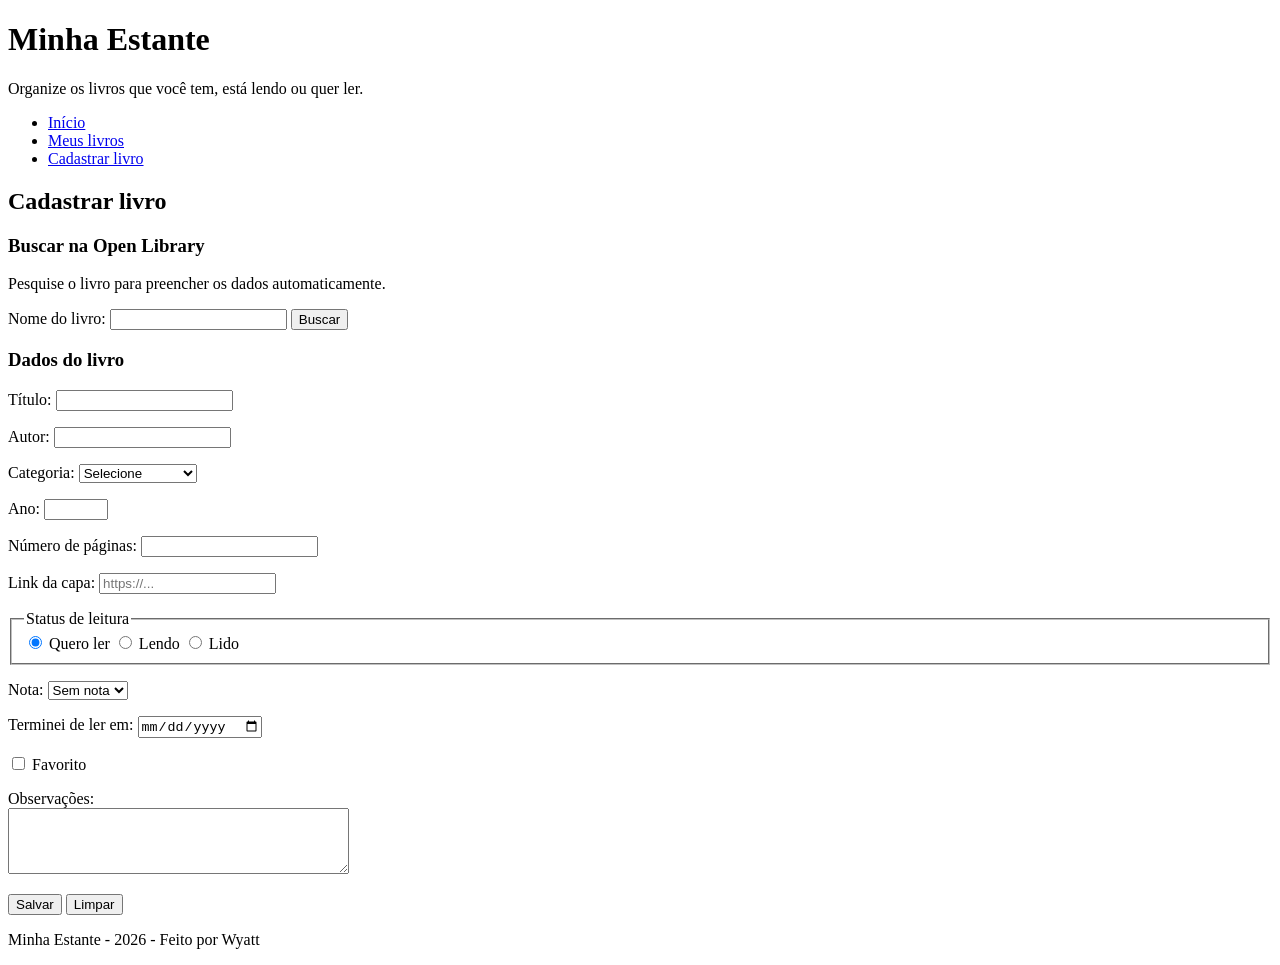
==== pages/cadastro.html @ aa9c427b "feat: adiciona formulário de cadastro de livro" ====
<!DOCTYPE html>
<html lang="pt-BR">
<head>
  <meta charset="UTF-8">
  <meta name="viewport" content="width=device-width, initial-scale=1.0">
  <title>Cadastrar livro - Minha Estante</title>
  <link rel="stylesheet" href="../assets/css/style.css">
</head>
<body>
  <header>
    <h1>Minha Estante</h1>
    <p>Organize os livros que você tem, está lendo ou quer ler.</p>
    <nav>
      <ul>
        <li><a href="../index.html">Início</a></li>
        <li><a href="livros.html">Meus livros</a></li>
        <li><a href="cadastro.html">Cadastrar livro</a></li>
      </ul>
    </nav>
  </header>

  <main>
    <h2>Cadastrar livro</h2>

    <!-- Busca na API (vai funcionar na Etapa 3) -->
    <section>
      <h3>Buscar na Open Library</h3>
      <p>Pesquise o livro para preencher os dados automaticamente.</p>
      <form>
        <label for="busca-api">Nome do livro:</label>
        <input type="search" id="busca-api" name="busca-api">
        <button type="submit">Buscar</button>
      </form>
    </section>

    <!-- Formulário de cadastro -->
    <section>
      <h3>Dados do livro</h3>
      <form>
        <p>
          <label for="titulo">Título:</label>
          <input type="text" id="titulo" name="titulo" required>
        </p>

        <p>
          <label for="autor">Autor:</label>
          <input type="text" id="autor" name="autor" required>
        </p>

        <p>
          <label for="categoria">Categoria:</label>
          <select id="categoria" name="categoria" required>
            <option value="">Selecione</option>
            <option value="romance">Romance</option>
            <option value="fantasia">Fantasia</option>
            <option value="ficcao-cientifica">Ficção científica</option>
            <option value="distopia">Distopia</option>
            <option value="historia">História</option>
            <option value="outros">Outros</option>
          </select>
        </p>

        <p>
          <label for="ano">Ano:</label>
          <input type="number" id="ano" name="ano" min="1000" max="2026">
        </p>

        <p>
          <label for="paginas">Número de páginas:</label>
          <input type="number" id="paginas" name="paginas" min="1">
        </p>

        <p>
          <label for="capa">Link da capa:</label>
          <input type="url" id="capa" name="capa" placeholder="https://...">
        </p>

        <fieldset>
          <legend>Status de leitura</legend>
          <input type="radio" id="quero-ler" name="status" value="quero-ler" checked>
          <label for="quero-ler">Quero ler</label>
          <input type="radio" id="lendo" name="status" value="lendo">
          <label for="lendo">Lendo</label>
          <input type="radio" id="lido" name="status" value="lido">
          <label for="lido">Lido</label>
        </fieldset>

        <p>
          <label for="nota">Nota:</label>
          <select id="nota" name="nota">
            <option value="">Sem nota</option>
            <option value="1">1</option>
            <option value="2">2</option>
            <option value="3">3</option>
            <option value="4">4</option>
            <option value="5">5</option>
          </select>
        </p>

        <p>
          <label for="data">Terminei de ler em:</label>
          <input type="date" id="data" name="data">
        </p>

        <p>
          <input type="checkbox" id="favorito" name="favorito">
          <label for="favorito">Favorito</label>
        </p>

        <p>
          <label for="observacoes">Observações:</label><br>
          <textarea id="observacoes" name="observacoes" rows="4" cols="40"></textarea>
        </p>

        <button type="submit">Salvar</button>
        <button type="reset">Limpar</button>
      </form>
    </section>
  </main>

  <footer>
    <p>Minha Estante - 2026 - Feito por Wyatt</p>
  </footer>
</body>
</html>
---- assets/css/style.css ----
/* Estilos do site - serão feitos na Etapa 2 */
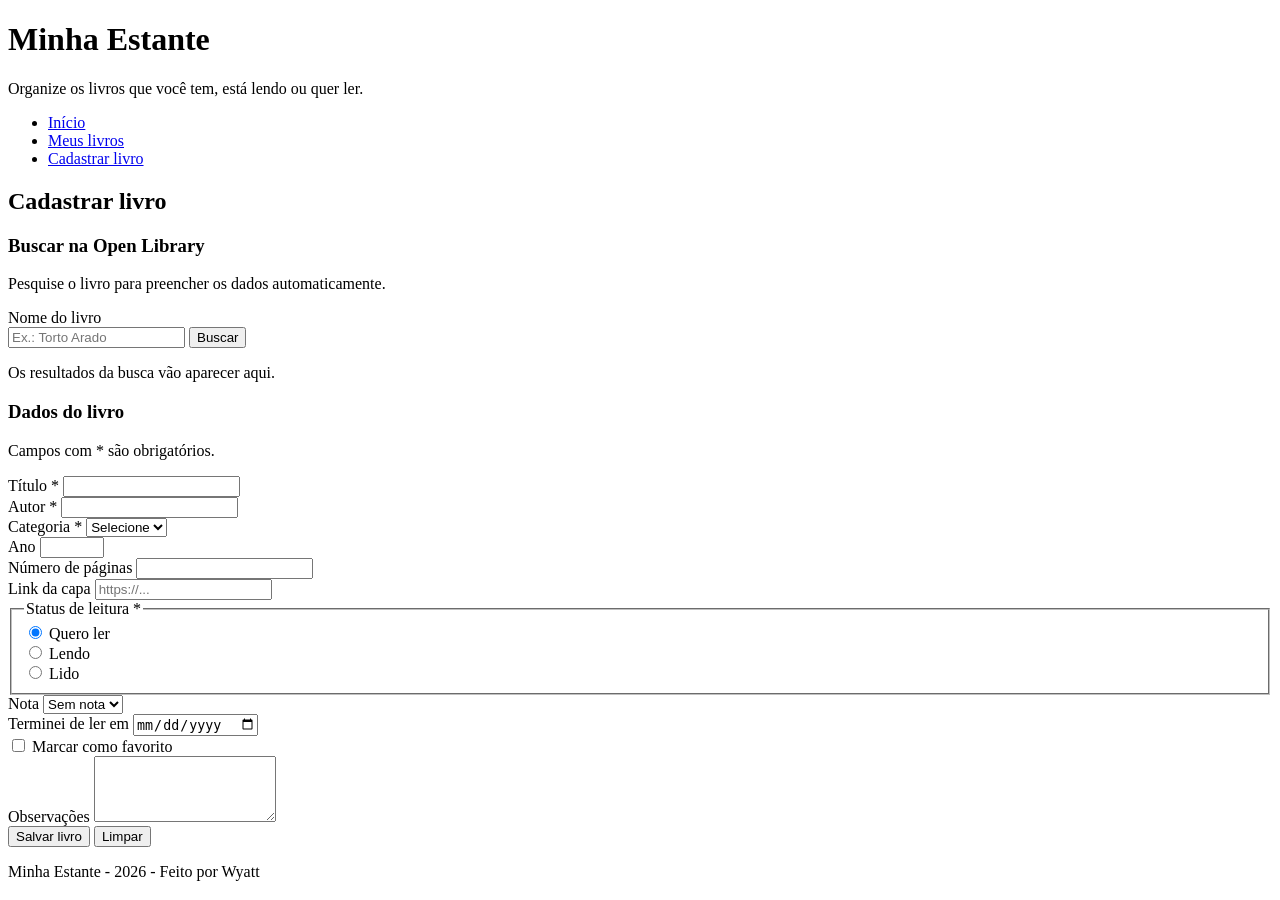
==== commit 4f7dc198: "refactor: organiza o HTML com classes e atualiza os livros de exemplo" ====
--- a/pages/cadastro.html
+++ b/pages/cadastro.html
@@ -7,86 +7,105 @@
   <link rel="stylesheet" href="../assets/css/style.css">
 </head>
 <body>
-  <header>
-    <h1>Minha Estante</h1>
-    <p>Organize os livros que você tem, está lendo ou quer ler.</p>
-    <nav>
-      <ul>
-        <li><a href="../index.html">Início</a></li>
-        <li><a href="livros.html">Meus livros</a></li>
-        <li><a href="cadastro.html">Cadastrar livro</a></li>
-      </ul>
-    </nav>
+  <header class="cabecalho">
+    <div class="cabecalho-conteudo">
+      <div class="logo">
+        <h1>Minha Estante</h1>
+        <p>Organize os livros que você tem, está lendo ou quer ler.</p>
+      </div>
+      <nav class="menu">
+        <ul>
+          <li><a href="../index.html">Início</a></li>
+          <li><a href="livros.html">Meus livros</a></li>
+          <li><a href="cadastro.html" class="ativo">Cadastrar livro</a></li>
+        </ul>
+      </nav>
+    </div>
   </header>
 
-  <main>
+  <main class="container">
     <h2>Cadastrar livro</h2>
 
     <!-- Busca na API (vai funcionar na Etapa 3) -->
-    <section>
+    <section class="caixa">
       <h3>Buscar na Open Library</h3>
       <p>Pesquise o livro para preencher os dados automaticamente.</p>
-      <form>
-        <label for="busca-api">Nome do livro:</label>
-        <input type="search" id="busca-api" name="busca-api">
-        <button type="submit">Buscar</button>
+      <form class="form-busca">
+        <label for="busca-api">Nome do livro</label>
+        <div class="linha-busca">
+          <input type="search" id="busca-api" name="busca-api" placeholder="Ex.: Torto Arado">
+          <button type="submit" class="botao">Buscar</button>
+        </div>
       </form>
+      <p class="mensagem info">Os resultados da busca vão aparecer aqui.</p>
     </section>
 
     <!-- Formulário de cadastro -->
-    <section>
+    <section class="caixa">
       <h3>Dados do livro</h3>
-      <form>
-        <p>
-          <label for="titulo">Título:</label>
+      <p class="aviso-obrigatorio">Campos com * são obrigatórios.</p>
+
+      <form class="formulario">
+        <div class="campo">
+          <label for="titulo">Título *</label>
           <input type="text" id="titulo" name="titulo" required>
-        </p>
+        </div>
 
-        <p>
-          <label for="autor">Autor:</label>
+        <div class="campo">
+          <label for="autor">Autor *</label>
           <input type="text" id="autor" name="autor" required>
-        </p>
+        </div>
 
-        <p>
-          <label for="categoria">Categoria:</label>
+        <div class="campo">
+          <label for="categoria">Categoria *</label>
           <select id="categoria" name="categoria" required>
             <option value="">Selecione</option>
             <option value="romance">Romance</option>
+            <option value="contos">Contos</option>
+            <option value="ensaio">Ensaio</option>
+            <option value="poesia">Poesia</option>
+            <option value="biografia">Biografia</option>
+            <option value="historia">História</option>
             <option value="fantasia">Fantasia</option>
-            <option value="ficcao-cientifica">Ficção científica</option>
-            <option value="distopia">Distopia</option>
-            <option value="historia">História</option>
             <option value="outros">Outros</option>
           </select>
-        </p>
+        </div>
 
-        <p>
-          <label for="ano">Ano:</label>
+        <div class="campo">
+          <label for="ano">Ano</label>
           <input type="number" id="ano" name="ano" min="1000" max="2026">
-        </p>
+        </div>
 
-        <p>
-          <label for="paginas">Número de páginas:</label>
+        <div class="campo">
+          <label for="paginas">Número de páginas</label>
           <input type="number" id="paginas" name="paginas" min="1">
-        </p>
+        </div>
 
-        <p>
-          <label for="capa">Link da capa:</label>
+        <div class="campo">
+          <label for="capa">Link da capa</label>
           <input type="url" id="capa" name="capa" placeholder="https://...">
-        </p>
+        </div>
 
-        <fieldset>
-          <legend>Status de leitura</legend>
-          <input type="radio" id="quero-ler" name="status" value="quero-ler" checked>
-          <label for="quero-ler">Quero ler</label>
-          <input type="radio" id="lendo" name="status" value="lendo">
-          <label for="lendo">Lendo</label>
-          <input type="radio" id="lido" name="status" value="lido">
-          <label for="lido">Lido</label>
+        <fieldset class="campo-inteiro">
+          <legend>Status de leitura *</legend>
+          <div class="opcoes">
+            <div class="opcao">
+              <input type="radio" id="quero-ler" name="status" value="quero-ler" checked>
+              <label for="quero-ler">Quero ler</label>
+            </div>
+            <div class="opcao">
+              <input type="radio" id="lendo" name="status" value="lendo">
+              <label for="lendo">Lendo</label>
+            </div>
+            <div class="opcao">
+              <input type="radio" id="lido" name="status" value="lido">
+              <label for="lido">Lido</label>
+            </div>
+          </div>
         </fieldset>
 
-        <p>
-          <label for="nota">Nota:</label>
+        <div class="campo">
+          <label for="nota">Nota</label>
           <select id="nota" name="nota">
             <option value="">Sem nota</option>
             <option value="1">1</option>
@@ -95,30 +114,32 @@
             <option value="4">4</option>
             <option value="5">5</option>
           </select>
-        </p>
+        </div>
 
-        <p>
-          <label for="data">Terminei de ler em:</label>
+        <div class="campo">
+          <label for="data">Terminei de ler em</label>
           <input type="date" id="data" name="data">
-        </p>
+        </div>
 
-        <p>
+        <div class="opcao campo-inteiro">
           <input type="checkbox" id="favorito" name="favorito">
-          <label for="favorito">Favorito</label>
-        </p>
+          <label for="favorito">Marcar como favorito</label>
+        </div>
 
-        <p>
-          <label for="observacoes">Observações:</label><br>
-          <textarea id="observacoes" name="observacoes" rows="4" cols="40"></textarea>
-        </p>
+        <div class="campo campo-inteiro">
+          <label for="observacoes">Observações</label>
+          <textarea id="observacoes" name="observacoes" rows="4"></textarea>
+        </div>
 
-        <button type="submit">Salvar</button>
-        <button type="reset">Limpar</button>
+        <div class="botoes campo-inteiro">
+          <button type="submit" class="botao">Salvar livro</button>
+          <button type="reset" class="botao botao-secundario">Limpar</button>
+        </div>
       </form>
     </section>
   </main>
 
-  <footer>
+  <footer class="rodape">
     <p>Minha Estante - 2026 - Feito por Wyatt</p>
   </footer>
 </body>
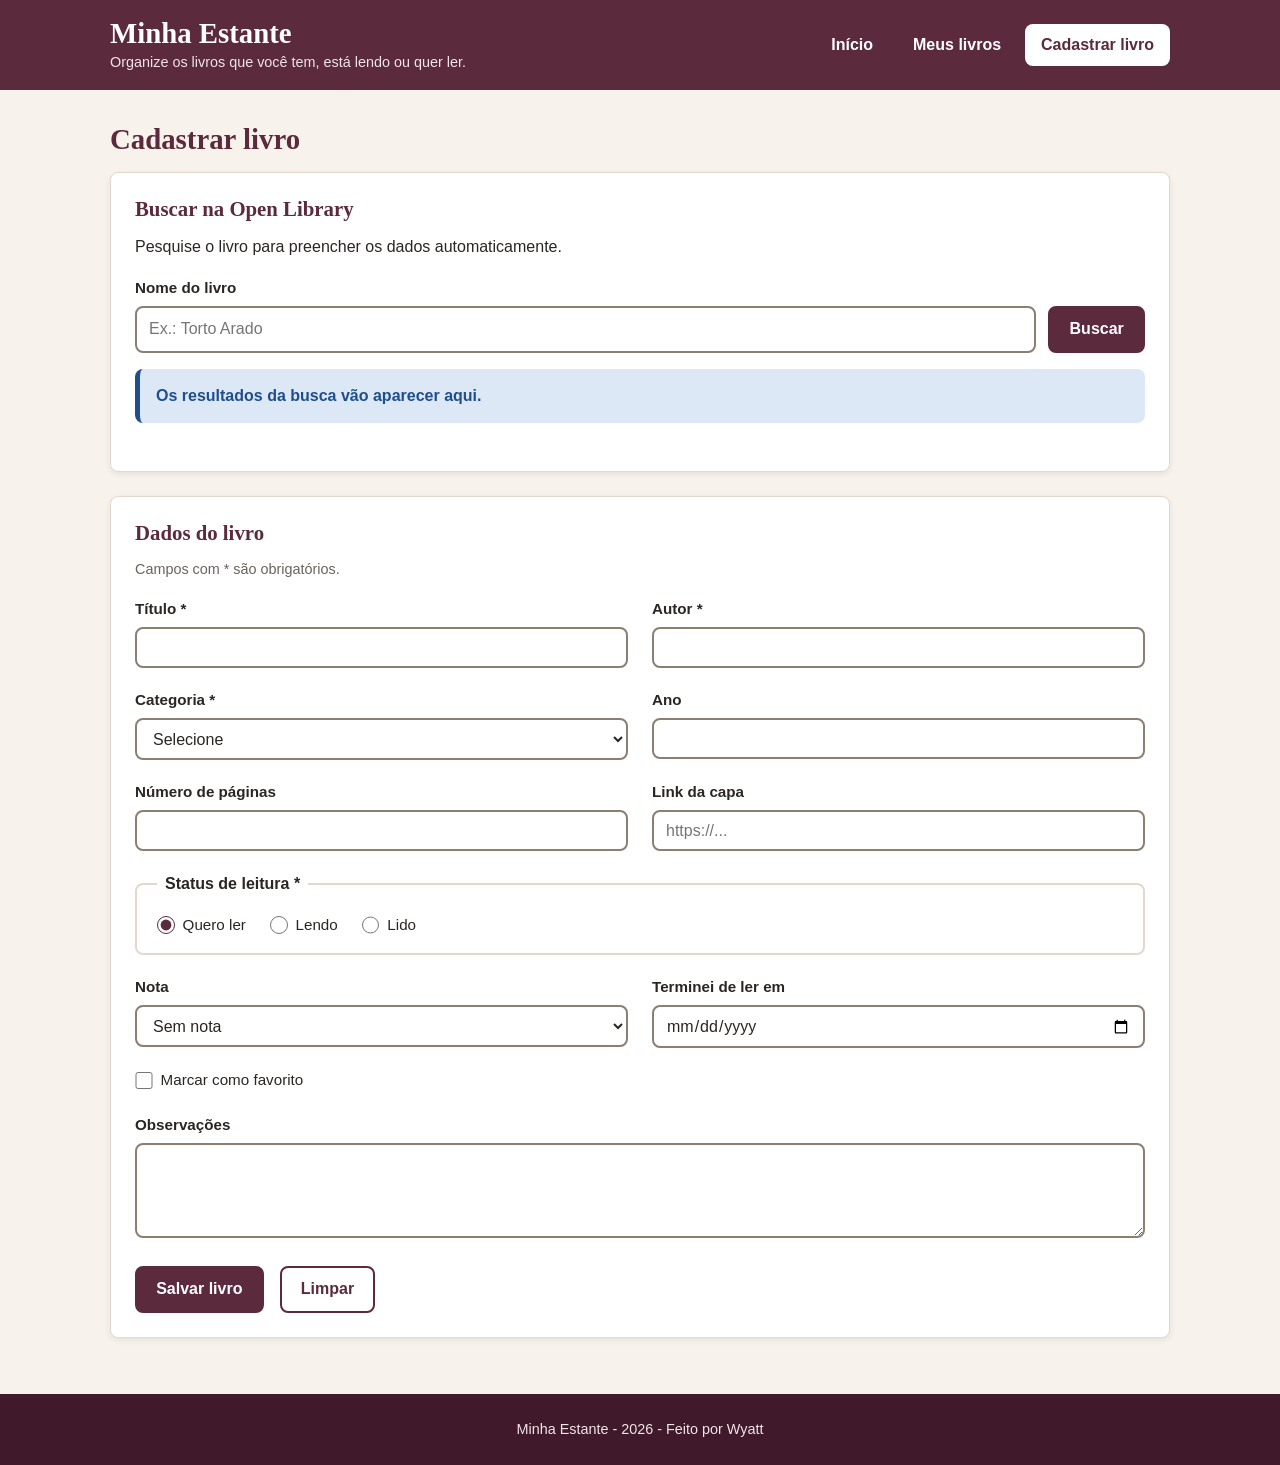
==== commit 446df93c: "feat: cria dados iniciais e funções do localStorage" ====
--- a/pages/cadastro.html
+++ b/pages/cadastro.html
@@ -142,5 +142,6 @@
   <footer class="rodape">
     <p>Minha Estante - 2026 - Feito por Wyatt</p>
   </footer>
+  <script src="../assets/js/script.js"></script>
 </body>
 </html>
--- a/assets/css/style.css
+++ b/assets/css/style.css
@@ -1 +1,839 @@
-/* Estilos do site - serão feitos na Etapa 2 */
+/* =====================================================
+   MINHA ESTANTE - Folha de estilos
+   ===================================================== */
+
+/* =====================================================
+   1. IDENTIDADE VISUAL
+   Cores, fontes e estilos básicos usados no site todo
+   ===================================================== */
+
+/* Variáveis com as cores do site */
+:root {
+  --cor-principal: #5b2a3c;        /* vinho */
+  --cor-principal-escura: #40192a;
+  --cor-principal-clara: #f3e9ec;
+  --cor-fundo: #f7f3ec;            /* bege claro, cor de papel */
+  --cor-caixa: #ffffff;
+  --cor-texto: #2b2523;
+  --cor-texto-suave: #6b625c;
+  --cor-borda: #e2d9cc;
+  --cor-borda-campo: #8c7e70;
+  --cor-perigo: #b3261e;           /* vermelho do botão excluir */
+  --raio: 8px;
+  --sombra: 0 2px 6px rgba(0, 0, 0, 0.08);
+}
+
+/* Zera margens e faz o padding/borda contarem dentro da largura */
+* {
+  margin: 0;
+  padding: 0;
+  box-sizing: border-box;
+}
+
+body {
+  font-family: "Segoe UI", Arial, sans-serif;
+  font-size: 1rem;
+  line-height: 1.6;
+  color: var(--cor-texto);
+  background-color: var(--cor-fundo);
+
+  /* Flexbox em coluna para o rodapé ficar sempre no fim da página */
+  display: flex;
+  flex-direction: column;
+  min-height: 100vh;
+}
+
+/* O conteúdo principal ocupa o espaço que sobrar */
+main {
+  flex: 1;
+}
+
+h1,
+h2,
+h3 {
+  font-family: Georgia, "Times New Roman", serif;
+  line-height: 1.2;
+  color: var(--cor-principal);
+}
+
+h2 {
+  font-size: 1.8rem;
+  margin-bottom: 1rem;
+}
+
+h3 {
+  font-size: 1.3rem;
+  margin-bottom: 0.75rem;
+}
+
+p {
+  margin-bottom: 1rem;
+}
+
+a {
+  color: var(--cor-principal);
+}
+
+a:hover {
+  color: var(--cor-principal-escura);
+}
+
+img {
+  max-width: 100%;
+  height: auto;
+  display: block;
+}
+
+/* Área central com largura máxima */
+.container {
+  width: 100%;
+  max-width: 1100px;
+  margin: 0 auto;
+  padding: 2rem 1.25rem;
+}
+
+main > section {
+  margin-bottom: 2.5rem;
+}
+
+/* =====================================================
+   2. CABEÇALHO, MENU E RODAPÉ
+   ===================================================== */
+
+.cabecalho {
+  background-color: var(--cor-principal);
+  color: #ffffff;
+}
+
+.cabecalho-conteudo {
+  max-width: 1100px;
+  margin: 0 auto;
+  padding: 1rem 1.25rem;
+  display: flex;
+  justify-content: space-between;
+  align-items: center;
+  gap: 1rem;
+}
+
+.logo h1 {
+  color: #ffffff;
+  font-size: 1.8rem;
+}
+
+.logo p {
+  margin: 0;
+  font-size: 0.9rem;
+  color: #f1e4e8;
+}
+
+.menu ul {
+  list-style: none;
+  display: flex;
+  gap: 0.5rem;
+}
+
+.menu a {
+  display: block;
+  padding: 0.5rem 1rem;
+  color: #ffffff;
+  text-decoration: none;
+  font-weight: 600;
+  border-radius: var(--raio);
+  transition: background-color 0.2s;
+}
+
+.menu a:hover {
+  background-color: rgba(255, 255, 255, 0.15);
+  color: #ffffff;
+}
+
+/* Página em que o usuário está */
+.menu a.ativo {
+  background-color: #ffffff;
+  color: var(--cor-principal);
+}
+
+.menu a:focus-visible {
+  outline: 3px solid #ffffff;
+  outline-offset: 2px;
+}
+
+.rodape {
+  background-color: var(--cor-principal-escura);
+  color: #f1e4e8;
+  text-align: center;
+  padding: 1.5rem 1rem;
+}
+
+.rodape p {
+  margin: 0;
+  font-size: 0.9rem;
+}
+
+/* =====================================================
+   3. COMPONENTES: CAIXAS, BOTÕES, CAMPOS E MENSAGENS
+   ===================================================== */
+
+/* Caixa branca usada em várias páginas */
+.caixa {
+  background-color: var(--cor-caixa);
+  border: 1px solid var(--cor-borda);
+  border-radius: var(--raio);
+  padding: 1.5rem;
+  box-shadow: var(--sombra);
+  margin-bottom: 1.5rem;
+}
+
+/* ----- Botões ----- */
+.botao {
+  display: inline-block;
+  padding: 0.6rem 1.2rem;
+  font-family: inherit;
+  font-size: 1rem;
+  font-weight: 600;
+  line-height: 1.5;
+  text-decoration: none;
+  color: #ffffff;
+  background-color: var(--cor-principal);
+  border: 2px solid var(--cor-principal);
+  border-radius: var(--raio);
+  cursor: pointer;
+  transition: background-color 0.2s, transform 0.1s;
+}
+
+.botao:hover {
+  color: #ffffff;
+  background-color: var(--cor-principal-escura);
+  border-color: var(--cor-principal-escura);
+}
+
+/* Efeito de "apertar" ao clicar */
+.botao:active {
+  transform: scale(0.97);
+}
+
+.botao-secundario {
+  color: var(--cor-principal);
+  background-color: transparent;
+}
+
+.botao-secundario:hover {
+  color: var(--cor-principal-escura);
+  background-color: var(--cor-principal-clara);
+}
+
+.botao-perigo {
+  background-color: var(--cor-perigo);
+  border-color: var(--cor-perigo);
+}
+
+.botao-perigo:hover {
+  background-color: #8c1d17;
+  border-color: #8c1d17;
+}
+
+.botao-pequeno {
+  padding: 0.3rem 0.7rem;
+  font-size: 0.85rem;
+}
+
+/* Contorno bem visível quando o elemento recebe foco pelo teclado (Tab) */
+a:focus-visible,
+button:focus-visible,
+input:focus-visible,
+select:focus-visible,
+textarea:focus-visible {
+  outline: 3px solid var(--cor-principal);
+  outline-offset: 2px;
+}
+
+/* ----- Campos de formulário ----- */
+.campo {
+  display: flex;
+  flex-direction: column;
+  gap: 0.35rem;
+}
+
+label {
+  font-weight: 600;
+  font-size: 0.95rem;
+}
+
+input[type="text"],
+input[type="search"],
+input[type="number"],
+input[type="url"],
+input[type="date"],
+select,
+textarea {
+  width: 100%;
+  padding: 0.6rem 0.75rem;
+  font-family: inherit;
+  font-size: 1rem;
+  color: var(--cor-texto);
+  background-color: #ffffff;
+  border: 2px solid var(--cor-borda-campo);
+  border-radius: var(--raio);
+  transition: border-color 0.2s;
+}
+
+input:hover,
+select:hover,
+textarea:hover {
+  border-color: var(--cor-principal);
+}
+
+input:focus,
+select:focus,
+textarea:focus {
+  border-color: var(--cor-principal);
+  background-color: #fffdf9;
+}
+
+/* Campo com valor inválido (ex.: obrigatório vazio) fica vermelho enquanto está em foco */
+input:focus:invalid,
+select:focus:invalid {
+  border-color: var(--cor-perigo);
+}
+
+textarea {
+  resize: vertical;
+}
+
+input[type="radio"],
+input[type="checkbox"] {
+  width: 1.1rem;
+  height: 1.1rem;
+  accent-color: var(--cor-principal);
+  cursor: pointer;
+}
+
+/* ----- Etiquetas de status ----- */
+.status {
+  display: inline-block;
+  padding: 0.15rem 0.7rem;
+  font-size: 0.8rem;
+  font-weight: 700;
+  border-radius: 999px;
+  white-space: nowrap;
+}
+
+.status.lido {
+  background-color: #dff0e3;
+  color: #1e5e33;
+}
+
+.status.lendo {
+  background-color: #dde8f6;
+  color: #1f4e8c;
+}
+
+.status.quero-ler {
+  background-color: #fbeccf;
+  color: #7a4f00;
+}
+
+/* ----- Mensagens para o usuário ----- */
+.mensagem {
+  padding: 0.9rem 1rem;
+  margin-bottom: 1.5rem;
+  border-left: 5px solid;
+  border-radius: var(--raio);
+  font-weight: 600;
+}
+
+.mensagem.sucesso {
+  background-color: #dff0e3;
+  color: #1e5e33;
+  border-color: #2e7d46;
+}
+
+.mensagem.info {
+  background-color: #dde8f6;
+  color: #1f4e8c;
+  border-color: #1f4e8c;
+}
+
+.mensagem.erro {
+  background-color: #fbe3e1;
+  color: #8c1d17;
+  border-color: var(--cor-perigo);
+}
+
+/* =====================================================
+   4. PÁGINA INICIAL
+   ===================================================== */
+
+.boas-vindas {
+  border-left: 6px solid var(--cor-principal);
+}
+
+.boas-vindas p {
+  font-size: 1.1rem;
+  max-width: 60ch;
+}
+
+/* Cartões dos livros "Lendo agora": o grid cria quantas colunas couberem */
+.grade-cartoes {
+  display: grid;
+  grid-template-columns: repeat(auto-fill, minmax(280px, 1fr));
+  gap: 1.25rem;
+}
+
+.cartao-livro {
+  display: flex;
+  gap: 1rem;
+  padding: 1rem;
+  background-color: var(--cor-caixa);
+  border: 1px solid var(--cor-borda);
+  border-radius: var(--raio);
+  box-shadow: var(--sombra);
+  transition: transform 0.2s, box-shadow 0.2s;
+}
+
+.cartao-livro:hover {
+  transform: translateY(-4px);
+  box-shadow: 0 6px 14px rgba(0, 0, 0, 0.12);
+}
+
+.cartao-livro img {
+  width: 90px;
+  border-radius: 4px;
+}
+
+.cartao-livro div {
+  display: flex;
+  flex-direction: column;
+  align-items: flex-start;
+  gap: 0.4rem;
+}
+
+.cartao-livro h3 {
+  margin: 0;
+  font-size: 1.15rem;
+}
+
+.cartao-livro p {
+  margin: 0;
+  color: var(--cor-texto-suave);
+}
+
+.cartao-livro a {
+  margin-top: auto;
+  font-weight: 600;
+}
+
+/* Números da estante: 4 colunas iguais */
+.numeros {
+  list-style: none;
+  display: grid;
+  grid-template-columns: repeat(4, 1fr);
+  gap: 1rem;
+  margin-bottom: 1.5rem;
+}
+
+.numeros li {
+  padding: 1rem;
+  text-align: center;
+  color: var(--cor-texto-suave);
+  background-color: var(--cor-caixa);
+  border: 1px solid var(--cor-borda);
+  border-radius: var(--raio);
+}
+
+.numeros strong {
+  display: block;
+  font-family: Georgia, "Times New Roman", serif;
+  font-size: 2.2rem;
+  color: var(--cor-principal);
+}
+
+/* Caixa de dica */
+.dica {
+  background-color: var(--cor-principal-clara);
+  border-color: #dcc5cd;
+}
+
+.dica h2,
+.dica h3 {
+  font-size: 1.2rem;
+  margin-bottom: 0.5rem;
+}
+
+.dica p {
+  margin: 0;
+}
+
+/* =====================================================
+   5. LISTA DE LIVROS: PESQUISA, FILTROS E TABELA
+   ===================================================== */
+
+/* Título da página e botão na mesma linha */
+.titulo-pagina {
+  display: flex;
+  justify-content: space-between;
+  align-items: center;
+  flex-wrap: wrap;
+  gap: 1rem;
+  margin-bottom: 1.5rem;
+}
+
+.titulo-pagina h2 {
+  margin: 0;
+}
+
+/* Pesquisa, filtros e ordenação lado a lado */
+.filtros {
+  display: grid;
+  grid-template-columns: 2fr 1fr 1fr 1fr auto;
+  gap: 1rem;
+  align-items: end;
+}
+
+.contador {
+  color: var(--cor-texto-suave);
+  font-size: 0.9rem;
+}
+
+/* Se a tela for pequena, a tabela rola dentro da caixa (e não a página toda) */
+.tabela-container {
+  overflow-x: auto;
+}
+
+.tabela-livros {
+  width: 100%;
+  border-collapse: collapse;
+}
+
+.tabela-livros th {
+  padding: 0.75rem;
+  text-align: left;
+  font-size: 0.85rem;
+  text-transform: uppercase;
+  letter-spacing: 0.03em;
+  color: #ffffff;
+  background-color: var(--cor-principal);
+}
+
+.tabela-livros td {
+  padding: 0.75rem;
+  vertical-align: middle;
+  border-bottom: 1px solid var(--cor-borda);
+}
+
+/* Linhas zebradas */
+.tabela-livros tbody tr:nth-child(even) {
+  background-color: #faf7f2;
+}
+
+.tabela-livros tbody tr:hover {
+  background-color: var(--cor-principal-clara);
+}
+
+.tabela-livros img {
+  width: 50px;
+  border-radius: 4px;
+}
+
+.titulo-livro {
+  font-weight: 700;
+}
+
+/* Botões de ação um do lado do outro */
+.acoes {
+  display: flex;
+  flex-wrap: wrap;
+  gap: 0.5rem;
+}
+
+/* =====================================================
+   6. FORMULÁRIO DE CADASTRO E EDIÇÃO
+   ===================================================== */
+
+/* Busca na Open Library: campo e botão na mesma linha */
+.form-busca {
+  display: flex;
+  flex-direction: column;
+  gap: 0.35rem;
+  margin-bottom: 1rem;
+}
+
+.linha-busca {
+  display: flex;
+  gap: 0.75rem;
+}
+
+.linha-busca input {
+  flex: 1;
+}
+
+.aviso-obrigatorio {
+  font-size: 0.9rem;
+  color: var(--cor-texto-suave);
+}
+
+/* Formulário em 2 colunas */
+.formulario {
+  display: grid;
+  grid-template-columns: 1fr 1fr;
+  gap: 1.25rem 1.5rem;
+}
+
+/* Itens que ocupam a linha inteira */
+.campo-inteiro {
+  grid-column: 1 / -1;
+}
+
+fieldset {
+  padding: 1rem 1.25rem;
+  border: 2px solid var(--cor-borda);
+  border-radius: var(--raio);
+}
+
+legend {
+  padding: 0 0.5rem;
+  font-weight: 600;
+}
+
+/* Opções de rádio e checkbox */
+.opcoes {
+  display: flex;
+  flex-wrap: wrap;
+  gap: 1.5rem;
+}
+
+.opcao {
+  display: flex;
+  align-items: center;
+  gap: 0.5rem;
+}
+
+.opcao label {
+  font-weight: 400;
+  cursor: pointer;
+}
+
+.botoes {
+  display: flex;
+  flex-wrap: wrap;
+  gap: 1rem;
+  padding-top: 0.5rem;
+}
+
+/* =====================================================
+   7. PÁGINA DE DETALHES
+   ===================================================== */
+
+/* Livro à esquerda e caixa "Mais informações" à direita */
+.pagina-detalhes {
+  display: grid;
+  grid-template-columns: 3fr 1fr;
+  gap: 1.5rem;
+  align-items: start;
+}
+
+/* Capa à esquerda e informações à direita */
+.detalhes-livro {
+  display: grid;
+  grid-template-columns: 220px 1fr;
+  gap: 2rem;
+}
+
+.detalhes-livro img {
+  width: 100%;
+  border-radius: var(--raio);
+  box-shadow: 0 4px 12px rgba(0, 0, 0, 0.2);
+}
+
+.detalhes-info h2 {
+  margin-bottom: 0.25rem;
+}
+
+.autor {
+  font-size: 1.15rem;
+  color: var(--cor-texto-suave);
+  margin-bottom: 0.5rem;
+}
+
+.detalhes-info h3 {
+  margin-top: 1.5rem;
+}
+
+/* Informações do livro em 2 colunas */
+.lista-info {
+  list-style: none;
+  display: grid;
+  grid-template-columns: repeat(2, 1fr);
+  gap: 0.75rem;
+}
+
+.lista-info li {
+  padding: 0.6rem 0.8rem;
+  background-color: var(--cor-fundo);
+  border-radius: var(--raio);
+}
+
+.lista-info strong {
+  display: block;
+  font-size: 0.8rem;
+  text-transform: uppercase;
+  letter-spacing: 0.03em;
+  color: var(--cor-texto-suave);
+}
+
+.detalhes-info .acoes {
+  margin-top: 1.5rem;
+}
+
+/* =====================================================
+   8. RESPONSIVIDADE
+   ===================================================== */
+
+/* Tablets e telas médias (até 900px) */
+@media (max-width: 900px) {
+  /* Filtros em 2 colunas, pesquisa na linha inteira */
+  .filtros {
+    grid-template-columns: 1fr 1fr;
+  }
+
+  .campo-pesquisa {
+    grid-column: 1 / -1;
+  }
+
+  /* Caixa "Mais informações" vai para baixo do livro */
+  .pagina-detalhes {
+    grid-template-columns: 1fr;
+  }
+
+  .numeros {
+    grid-template-columns: repeat(2, 1fr);
+  }
+}
+
+/* Celulares (até 600px) */
+@media (max-width: 600px) {
+  h2 {
+    font-size: 1.5rem;
+  }
+
+  .container {
+    padding: 1.25rem 1rem;
+  }
+
+  .caixa {
+    padding: 1rem;
+  }
+
+  /* Cabeçalho: logo em cima e menu embaixo, centralizados */
+  .cabecalho-conteudo {
+    flex-direction: column;
+    text-align: center;
+  }
+
+  .logo h1 {
+    font-size: 1.5rem;
+  }
+
+  .menu ul {
+    flex-wrap: wrap;
+    justify-content: center;
+  }
+
+  .menu a {
+    padding: 0.4rem 0.75rem;
+  }
+
+  /* Tudo em uma coluna só */
+  .filtros,
+  .formulario {
+    grid-template-columns: 1fr;
+  }
+
+  .titulo-pagina {
+    flex-direction: column;
+    align-items: flex-start;
+  }
+
+  .linha-busca {
+    flex-direction: column;
+  }
+
+  /* Capa centralizada em cima das informações */
+  .detalhes-livro {
+    grid-template-columns: 1fr;
+    gap: 1rem;
+  }
+
+  .detalhes-livro img {
+    max-width: 180px;
+    margin: 0 auto;
+  }
+
+  /* Botões principais ocupam a largura toda (mais fáceis de tocar) */
+  .botoes .botao,
+  .detalhes-info .acoes .botao {
+    flex: 1;
+    text-align: center;
+  }
+
+  .cartao-livro img {
+    width: 70px;
+  }
+
+  /* ----- Tabela vira uma lista de cartões no celular ----- */
+  .tabela-livros,
+  .tabela-livros tbody {
+    display: block;
+  }
+
+  /* Esconde o cabeçalho da tabela */
+  .tabela-livros thead {
+    display: none;
+  }
+
+  /* Cada linha vira um cartão: capa à esquerda, dados à direita */
+  .tabela-livros tr {
+    display: grid;
+    grid-template-columns: 70px 1fr;
+    column-gap: 1rem;
+    padding: 1rem 0.5rem;
+    border-bottom: 1px solid var(--cor-borda);
+  }
+
+  .tabela-livros td {
+    display: block;
+    padding: 0.1rem 0;
+    border: none;
+  }
+
+  /* Capa ocupa as 6 primeiras linhas do cartão */
+  .tabela-livros td:first-child {
+    grid-row: 1 / 7;
+  }
+
+  .tabela-livros img {
+    width: 70px;
+  }
+
+  /* Botões de ação na linha inteira, embaixo */
+  .tabela-livros td:last-child {
+    grid-column: 1 / -1;
+    padding-top: 0.75rem;
+  }
+
+  /* Como o cabeçalho sumiu, escreve o nome de alguns dados antes do valor */
+  .tabela-livros td:nth-child(4)::before {
+    content: "Categoria: ";
+    font-weight: 600;
+  }
+
+  .tabela-livros td:nth-child(5)::before {
+    content: "Ano: ";
+    font-weight: 600;
+  }
+
+  .tabela-livros td:nth-child(7)::before {
+    content: "Nota: ";
+    font-weight: 600;
+  }
+}
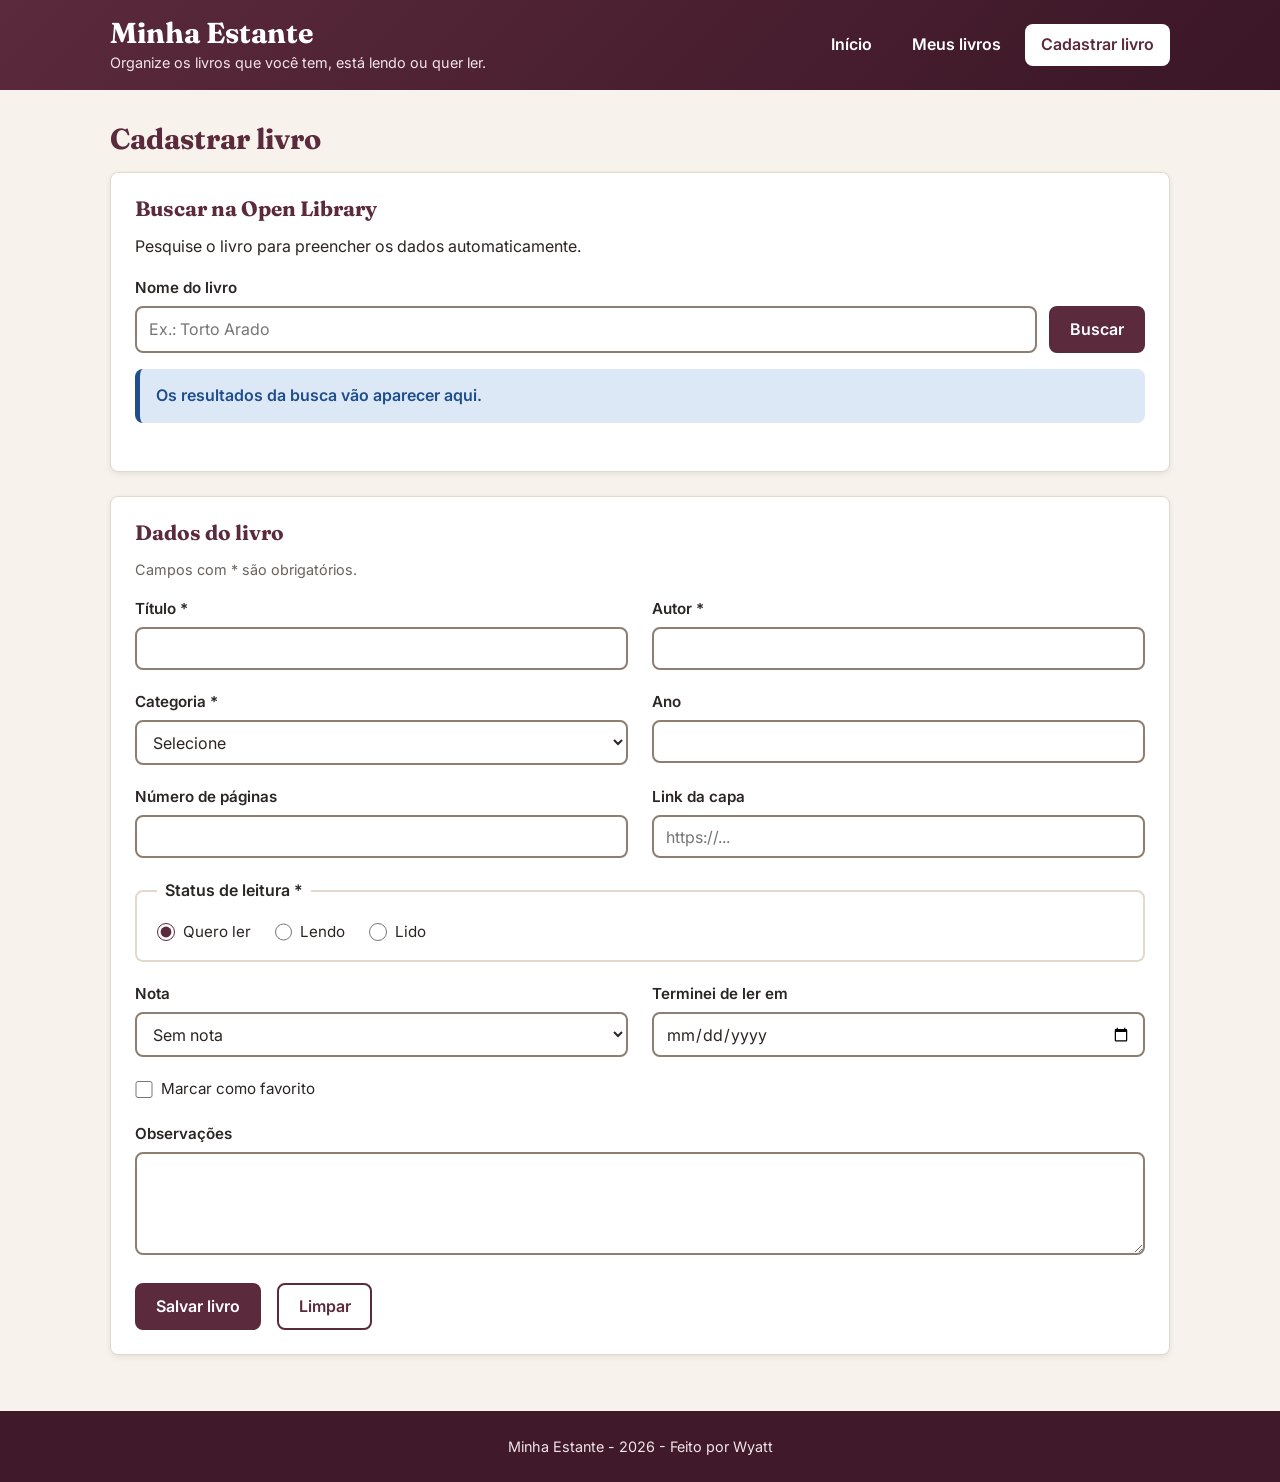
==== commit 5eb5c078: "style: melhora o visual com novas fontes e prateleira de capas" ====
--- a/pages/cadastro.html
+++ b/pages/cadastro.html
@@ -4,6 +4,9 @@
   <meta charset="UTF-8">
   <meta name="viewport" content="width=device-width, initial-scale=1.0">
   <title>Cadastrar livro - Minha Estante</title>
+  <link rel="preconnect" href="https://fonts.googleapis.com">
+  <link rel="preconnect" href="https://fonts.gstatic.com" crossorigin>
+  <link rel="stylesheet" href="https://fonts.googleapis.com/css2?family=Fraunces:opsz,wght@9..144,500;9..144,700&family=Inter:wght@400;600;700&display=swap">
   <link rel="stylesheet" href="../assets/css/style.css">
 </head>
 <body>
@@ -30,14 +33,17 @@
     <section class="caixa">
       <h3>Buscar na Open Library</h3>
       <p>Pesquise o livro para preencher os dados automaticamente.</p>
-      <form class="form-busca">
+      <form id="form-busca" class="form-busca">
         <label for="busca-api">Nome do livro</label>
         <div class="linha-busca">
           <input type="search" id="busca-api" name="busca-api" placeholder="Ex.: Torto Arado">
-          <button type="submit" class="botao">Buscar</button>
+          <button type="submit" class="botao" id="botao-buscar">Buscar</button>
         </div>
       </form>
-      <p class="mensagem info">Os resultados da busca vão aparecer aqui.</p>
+      <p id="status-busca" class="mensagem info">Os resultados da busca vão aparecer aqui.</p>
+
+      <!-- Resultados da API (criados pelo JavaScript) -->
+      <ul id="resultados-api" class="resultados-api"></ul>
     </section>
 
     <!-- Formulário de cadastro -->
@@ -45,7 +51,10 @@
       <h3>Dados do livro</h3>
       <p class="aviso-obrigatorio">Campos com * são obrigatórios.</p>
 
-      <form class="formulario">
+      <!-- Lista de erros da validação (preenchida pelo JavaScript) -->
+      <div id="erros" class="mensagem erro" hidden></div>
+
+      <form id="form-livro" class="formulario" novalidate>
         <div class="campo">
           <label for="titulo">Título *</label>
           <input type="text" id="titulo" name="titulo" required>
@@ -143,5 +152,6 @@
     <p>Minha Estante - 2026 - Feito por Wyatt</p>
   </footer>
   <script src="../assets/js/script.js"></script>
+  <script src="../assets/js/cadastro.js"></script>
 </body>
 </html>
--- a/assets/css/style.css
+++ b/assets/css/style.css
@@ -31,7 +31,7 @@
 }
 
 body {
-  font-family: "Segoe UI", Arial, sans-serif;
+  font-family: "Inter", "Segoe UI", Arial, sans-serif;
   font-size: 1rem;
   line-height: 1.6;
   color: var(--cor-texto);
@@ -51,7 +51,7 @@
 h1,
 h2,
 h3 {
-  font-family: Georgia, "Times New Roman", serif;
+  font-family: "Fraunces", Georgia, "Times New Roman", serif;
   line-height: 1.2;
   color: var(--cor-principal);
 }
@@ -443,7 +443,7 @@
 
 .numeros strong {
   display: block;
-  font-family: Georgia, "Times New Roman", serif;
+  font-family: "Fraunces", Georgia, "Times New Roman", serif;
   font-size: 2.2rem;
   color: var(--cor-principal);
 }
@@ -837,3 +837,167 @@
     font-weight: 600;
   }
 }
+
+/* =====================================================
+   9. ESTADOS CRIADOS PELO JAVASCRIPT
+   ===================================================== */
+
+/* Campo com erro de validação */
+input.invalido,
+select.invalido,
+textarea.invalido {
+  border-color: var(--cor-perigo);
+  background-color: #fdf3f2;
+}
+
+/* Lista de erros dentro da mensagem */
+.mensagem ul {
+  margin: 0.5rem 0 0 1.25rem;
+  font-weight: 400;
+}
+
+.mensagem p {
+  margin: 0;
+}
+
+/* Garante que elementos escondidos pelo JavaScript (atributo hidden) sumam mesmo com display: grid/flex */
+[hidden] {
+  display: none !important;
+}
+
+/* Botão desativado enquanto a busca acontece */
+.botao:disabled {
+  opacity: 0.6;
+  cursor: wait;
+}
+
+/* Resultados da busca na Open Library */
+.resultados-api {
+  list-style: none;
+  display: grid;
+  grid-template-columns: repeat(auto-fill, minmax(280px, 1fr));
+  gap: 0.75rem;
+}
+
+.resultado-api {
+  display: flex;
+  align-items: center;
+  gap: 0.75rem;
+  padding: 0.6rem;
+  background-color: var(--cor-fundo);
+  border: 1px solid var(--cor-borda);
+  border-radius: var(--raio);
+}
+
+.resultado-api img {
+  width: 45px;
+  border-radius: 4px;
+  flex-shrink: 0;
+}
+
+.resultado-api div {
+  flex: 1;
+  min-width: 0;
+  display: flex;
+  flex-direction: column;
+  line-height: 1.3;
+}
+
+.resultado-api span {
+  font-size: 0.85rem;
+  color: var(--cor-texto-suave);
+}
+
+.resultado-api .botao {
+  flex-shrink: 0;
+}
+
+/* =====================================================
+   10. ACABAMENTO VISUAL
+   ===================================================== */
+
+/* Cabeçalho com um degradê suave do vinho */
+.cabecalho {
+  background: linear-gradient(135deg, var(--cor-principal), #3a1626);
+}
+
+/* Todas as capas com o mesmo formato de livro (2 de largura por 3 de altura) */
+.capa {
+  aspect-ratio: 2 / 3;
+  object-fit: cover;
+  background-color: #e4e4e7;
+  border-radius: 4px;
+  box-shadow: 0 2px 6px rgba(0, 0, 0, 0.25);
+}
+
+.tabela-livros img {
+  width: 56px;
+}
+
+/* Página inicial: texto à esquerda e prateleira à direita */
+.boas-vindas {
+  display: grid;
+  grid-template-columns: 1fr 1fr;
+  gap: 2rem;
+  align-items: center;
+}
+
+.boas-vindas h2 {
+  font-size: 2.2rem;
+}
+
+/* Prateleira de madeira com as capas em pé */
+.prateleira {
+  display: flex;
+  align-items: flex-end;
+  justify-content: center;
+  gap: 0.5rem;
+  min-height: 150px;
+  padding: 0 1rem;
+  overflow: hidden;
+  border-bottom: 10px solid #8a5a3b;
+  box-shadow: 0 10px 10px -8px rgba(0, 0, 0, 0.4);
+}
+
+.prateleira a {
+  display: block;
+  width: 72px;
+  transition: transform 0.2s;
+}
+
+/* Livros de alturas um pouco diferentes, como numa estante de verdade */
+.prateleira a:nth-child(even) {
+  width: 64px;
+}
+
+.prateleira a:hover,
+.prateleira a:focus-visible {
+  transform: translateY(-8px);
+}
+
+.prateleira img {
+  width: 100%;
+}
+
+@media (max-width: 900px) {
+  .boas-vindas {
+    grid-template-columns: 1fr;
+  }
+}
+
+@media (max-width: 600px) {
+  .boas-vindas h2 {
+    font-size: 1.6rem;
+  }
+
+  .prateleira {
+    min-height: 100px;
+    gap: 0.35rem;
+    padding: 0 0.25rem;
+  }
+
+  .prateleira a,
+  .prateleira a:nth-child(even) {
+    width: 44px;
+  }
+}
